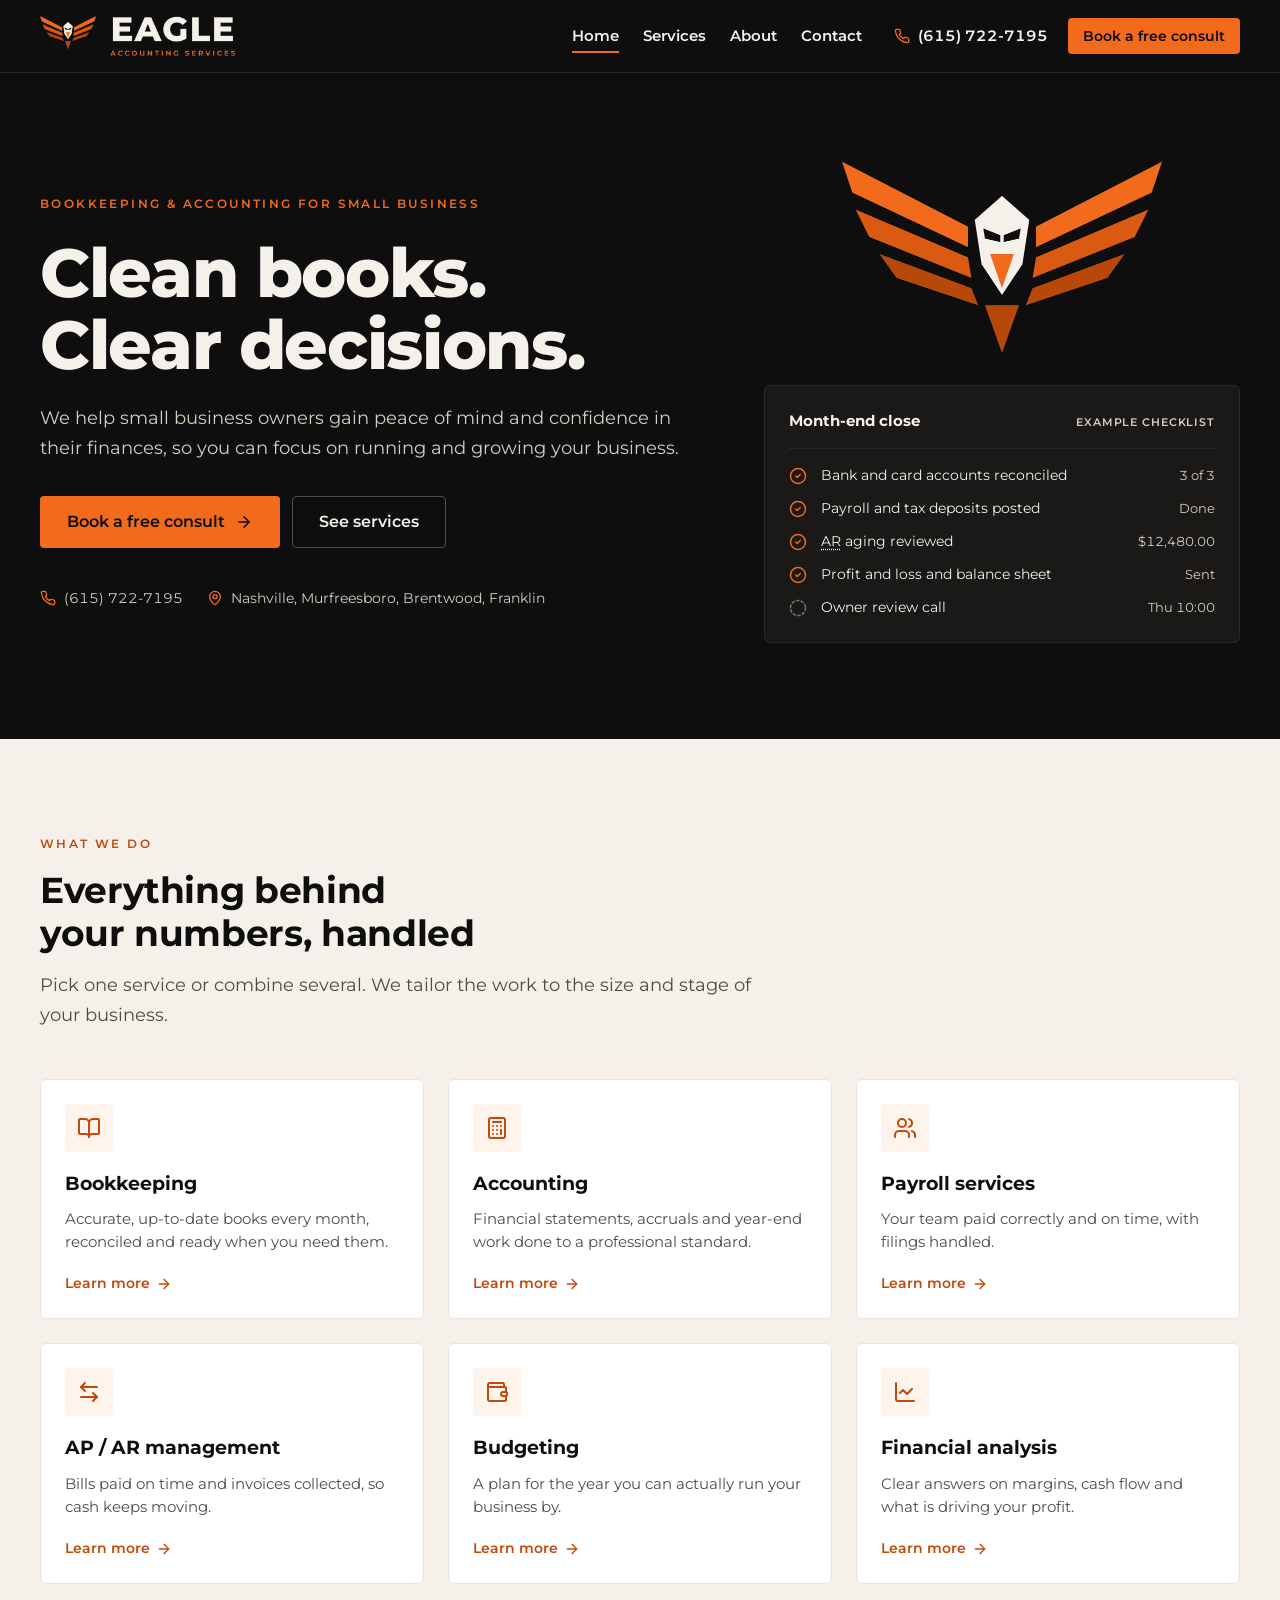
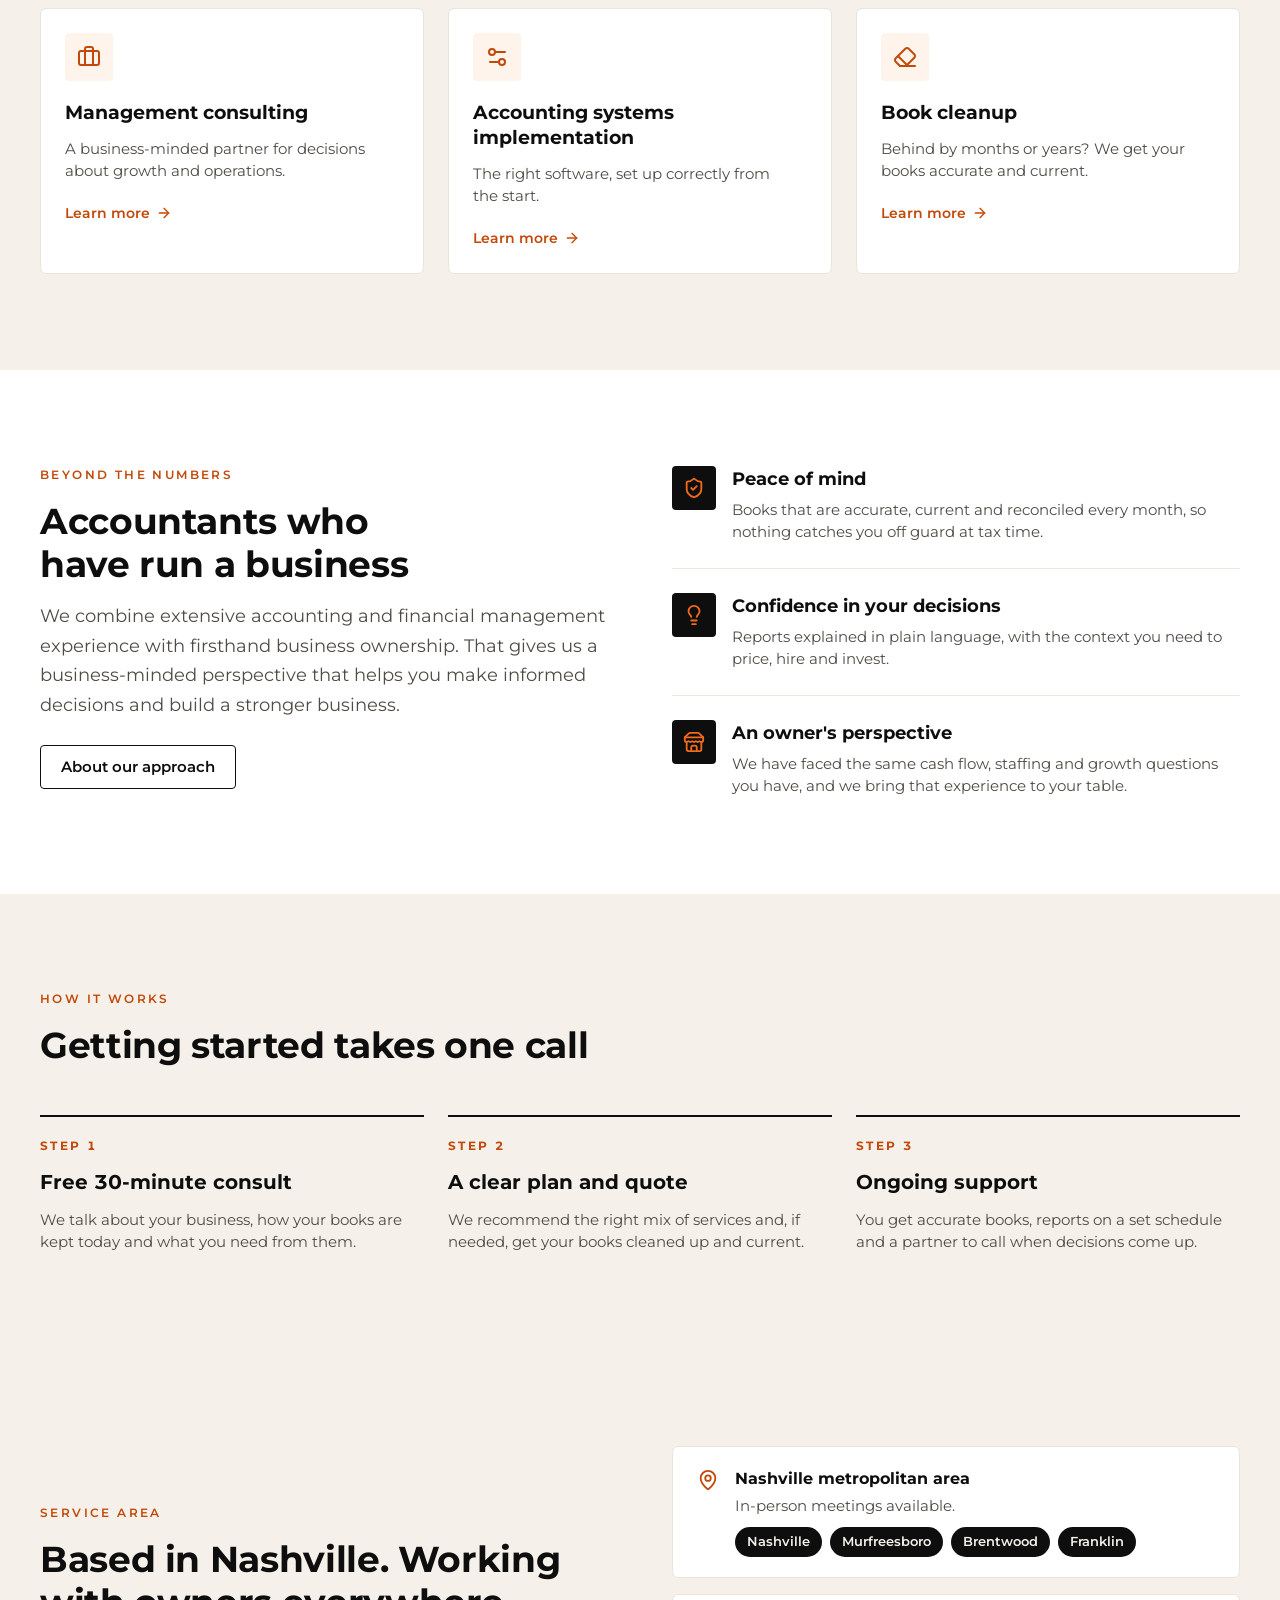
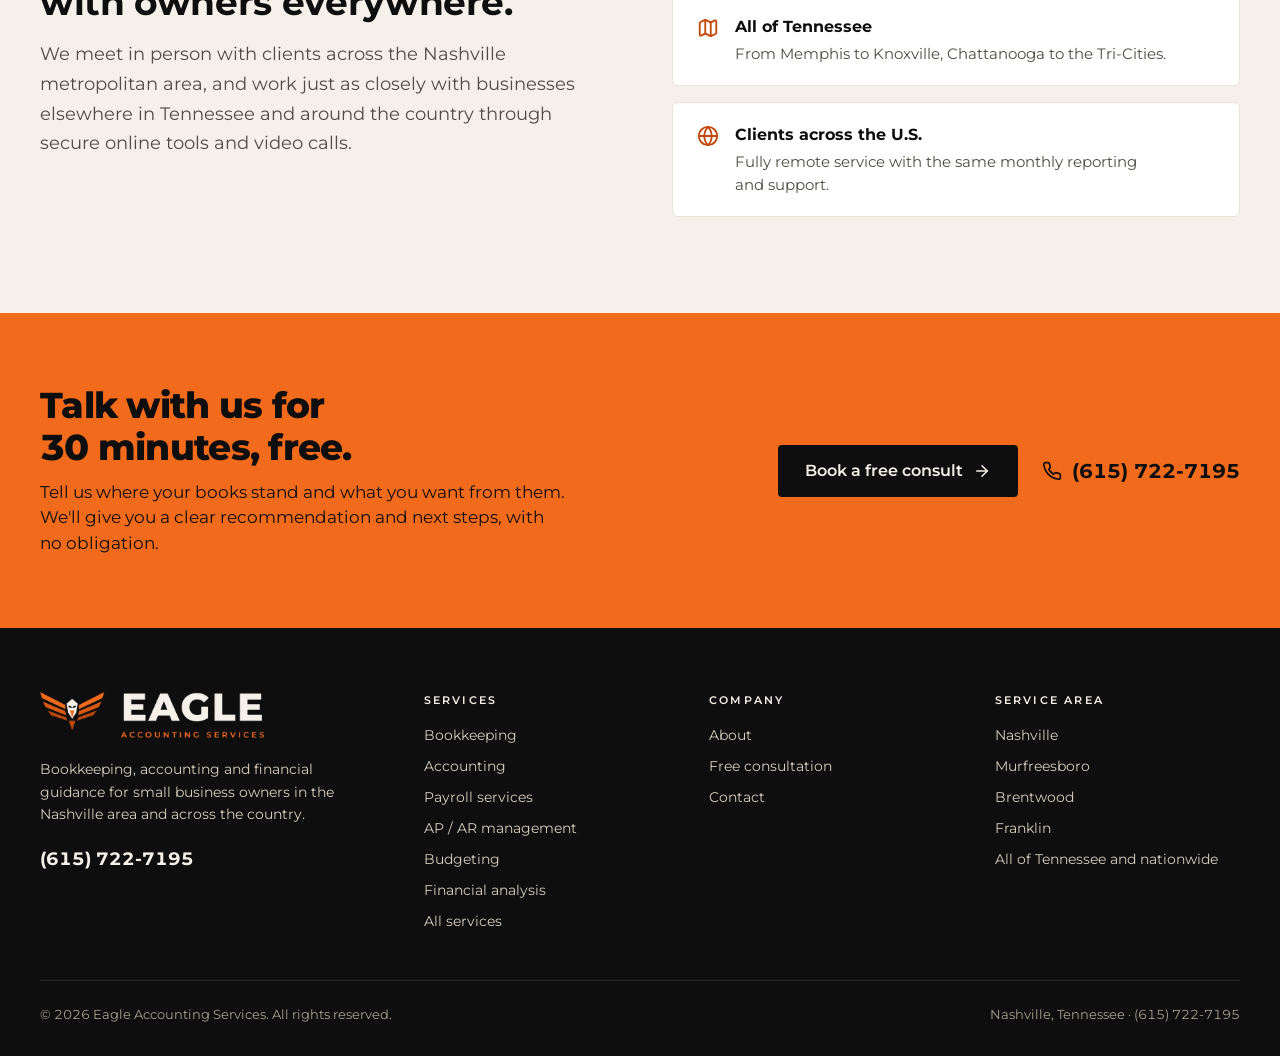
==== index.html @ eb78a879 "Add Eagle Accounting Services website Four-page static site (Home, Services, About, Contact) built o" ====
<!doctype html>
<html lang="en">
<head>
<meta charset="utf-8">
<meta name="viewport" content="width=device-width, initial-scale=1, viewport-fit=cover">
<title>Eagle Accounting Services</title>
<meta name="claude:viewport-fit-sides" content="cover">
<meta name="description" content="Eagle Accounting Services provides bookkeeping, accounting, payroll, budgeting and financial consulting for small businesses in Nashville, Murfreesboro, Brentwood and Franklin, Tennessee, and nationwide.">
<link rel="icon" type="image/png" href="assets/favicon-64.png">
<link rel="apple-touch-icon" href="assets/apple-touch-icon.png">
<meta property="og:type" content="website">
<meta property="og:site_name" content="Eagle Accounting Services">
<meta property="og:title" content="Eagle Accounting Services">
<meta property="og:description" content="Eagle Accounting Services provides bookkeeping, accounting, payroll, budgeting and financial consulting for small businesses in Nashville, Murfreesboro, Brentwood and Franklin, Tennessee, and nationwide.">
<meta property="og:image" content="assets/social-share.png">
<link rel="preconnect" href="https://fonts.googleapis.com">
<link rel="preconnect" href="https://fonts.gstatic.com" crossorigin>
<link rel="stylesheet" href="https://fonts.googleapis.com/css2?family=Montserrat:wght@400;500;600;700;800&display=swap">
<link rel="stylesheet" href="styles.css">
<script type="application/ld+json">{"@context": "https://schema.org", "@type": "AccountingService", "name": "Eagle Accounting Services", "telephone": "+1-615-722-7195", "email": "jblairbookkeeping@gmail.com", "areaServed": [{"@type": "City", "name": "Nashville, TN"}, {"@type": "City", "name": "Murfreesboro, TN"}, {"@type": "City", "name": "Brentwood, TN"}, {"@type": "City", "name": "Franklin, TN"}, {"@type": "State", "name": "Tennessee"}, {"@type": "Country", "name": "United States"}], "address": {"@type": "PostalAddress", "addressLocality": "Nashville", "addressRegion": "TN", "addressCountry": "US"}, "description": "Bookkeeping, accounting, payroll and financial consulting for small businesses in the Nashville area and across the U.S."}</script>
</head>
<body>
<a class="skip" href="#main">Skip to content</a>
<header class="nav">
  <div class="wrap">
    <a class="logo" href="index.html"><img src="assets/logo-horizontal-on-dark.png" width="195" height="40" alt="Eagle Accounting Services home"></a>
    <ul class="nav-links"><li><a href="index.html" aria-current="page">Home</a></li><li><a href="services.html">Services</a></li><li><a href="about.html">About</a></li><li><a href="contact.html">Contact</a></li></ul>
    <div class="nav-actions">
      <a class="nav-phone" href="tel:+16157227195"><svg class="ic" width="16" height="16" viewBox="0 0 24 24" fill="none" stroke="currentColor" stroke-width="2" stroke-linecap="round" stroke-linejoin="round" aria-hidden="true" focusable="false"><path d="M22 16.92v3a2 2 0 0 1-2.18 2 19.79 19.79 0 0 1-8.63-3.07 19.5 19.5 0 0 1-6-6 19.79 19.79 0 0 1-3.07-8.67A2 2 0 0 1 4.11 2h3a2 2 0 0 1 2 1.72 12.84 12.84 0 0 0 .7 2.81 2 2 0 0 1-.45 2.11L8.09 9.91a16 16 0 0 0 6 6l1.27-1.27a2 2 0 0 1 2.11-.45 12.84 12.84 0 0 0 2.81.7A2 2 0 0 1 22 16.92z"/></svg>(615) 722-7195</a>
      <a class="btn btn-primary btn-sm" href="contact.html">Book a free consult</a>
    </div>
    <button class="menu-btn" id="menu-btn" type="button" aria-expanded="false" aria-controls="mobile-panel" aria-label="Open menu" data-open='<svg class="ic" width="22" height="22" viewBox="0 0 24 24" fill="none" stroke="currentColor" stroke-width="2" stroke-linecap="round" stroke-linejoin="round" aria-hidden="true" focusable="false"><path d="M4 6h16"/><path d="M4 12h16"/><path d="M4 18h16"/></svg>' data-close='<svg class="ic" width="22" height="22" viewBox="0 0 24 24" fill="none" stroke="currentColor" stroke-width="2" stroke-linecap="round" stroke-linejoin="round" aria-hidden="true" focusable="false"><path d="M18 6 6 18"/><path d="m6 6 12 12"/></svg>'><svg class="ic" width="22" height="22" viewBox="0 0 24 24" fill="none" stroke="currentColor" stroke-width="2" stroke-linecap="round" stroke-linejoin="round" aria-hidden="true" focusable="false"><path d="M4 6h16"/><path d="M4 12h16"/><path d="M4 18h16"/></svg></button>
  </div>
  <div class="mobile-panel" id="mobile-panel" hidden>
    <div class="wrap">
      <ul><li><a href="index.html" aria-current="page">Home</a></li><li><a href="services.html">Services</a></li><li><a href="about.html">About</a></li><li><a href="contact.html">Contact</a></li></ul>
      <div class="mp-actions">
        <a class="btn btn-inverse" href="tel:+16157227195"><svg class="ic" width="18" height="18" viewBox="0 0 24 24" fill="none" stroke="currentColor" stroke-width="2" stroke-linecap="round" stroke-linejoin="round" aria-hidden="true" focusable="false"><path d="M22 16.92v3a2 2 0 0 1-2.18 2 19.79 19.79 0 0 1-8.63-3.07 19.5 19.5 0 0 1-6-6 19.79 19.79 0 0 1-3.07-8.67A2 2 0 0 1 4.11 2h3a2 2 0 0 1 2 1.72 12.84 12.84 0 0 0 .7 2.81 2 2 0 0 1-.45 2.11L8.09 9.91a16 16 0 0 0 6 6l1.27-1.27a2 2 0 0 1 2.11-.45 12.84 12.84 0 0 0 2.81.7A2 2 0 0 1 22 16.92z"/></svg>Call (615) 722-7195</a>
        <a class="btn btn-primary" href="contact.html">Book a free consult</a>
      </div>
    </div>
  </div>
</header>
<main id="main">
<section class="band-dark hero" aria-labelledby="hero-title">
  <div class="wrap hero-grid">
    <div class="hero-copy">
      <span class="eyebrow">Bookkeeping &amp; accounting for small business</span>
      <h1 class="display" id="hero-title">Clean books. Clear decisions.</h1>
      <p class="lead">We help small business owners gain peace of mind and confidence in their finances, so you can focus on running and growing your business.</p>
      <div class="btn-row">
        <a class="btn btn-primary btn-lg" href="contact.html">Book a free consult <svg class="ic" width="18" height="18" viewBox="0 0 24 24" fill="none" stroke="currentColor" stroke-width="2" stroke-linecap="round" stroke-linejoin="round" aria-hidden="true" focusable="false"><path d="M5 12h14"/><path d="m12 5 7 7-7 7"/></svg></a>
        <a class="btn btn-inverse btn-lg" href="services.html">See services</a>
      </div>
      <div class="hero-meta">
        <span><svg class="ic" width="16" height="16" viewBox="0 0 24 24" fill="none" stroke="currentColor" stroke-width="2" stroke-linecap="round" stroke-linejoin="round" aria-hidden="true" focusable="false"><path d="M22 16.92v3a2 2 0 0 1-2.18 2 19.79 19.79 0 0 1-8.63-3.07 19.5 19.5 0 0 1-6-6 19.79 19.79 0 0 1-3.07-8.67A2 2 0 0 1 4.11 2h3a2 2 0 0 1 2 1.72 12.84 12.84 0 0 0 .7 2.81 2 2 0 0 1-.45 2.11L8.09 9.91a16 16 0 0 0 6 6l1.27-1.27a2 2 0 0 1 2.11-.45 12.84 12.84 0 0 0 2.81.7A2 2 0 0 1 22 16.92z"/></svg><a href="tel:+16157227195" style="color:inherit;text-decoration:none">(615) 722-7195</a></span>
        <span><svg class="ic" width="16" height="16" viewBox="0 0 24 24" fill="none" stroke="currentColor" stroke-width="2" stroke-linecap="round" stroke-linejoin="round" aria-hidden="true" focusable="false"><path d="M20 10c0 4.993-5.539 10.193-7.399 11.799a1 1 0 0 1-1.202 0C9.539 20.193 4 14.993 4 10a8 8 0 0 1 16 0"/><circle cx="12" cy="10" r="3"/></svg>Nashville, Murfreesboro, Brentwood, Franklin</span>
      </div>
    </div>
    <div class="hero-art">
      <img class="hero-mark" src="assets/logo-mark-large-on-dark.png" width="320" height="192" alt="">
      <div class="close-panel" aria-label="Example of a monthly close checklist">
        <header><strong>Month-end close</strong><small>Example checklist</small></header>
        <ul class="close-list">
          <li><svg class="ic" width="18" height="18" viewBox="0 0 24 24" fill="none" stroke="currentColor" stroke-width="2" stroke-linecap="round" stroke-linejoin="round" aria-hidden="true" focusable="false"><circle cx="12" cy="12" r="10"/><path d="m9 12 2 2 4-4"/></svg><span>Bank and card accounts reconciled</span><em>3 of 3</em></li>
          <li><svg class="ic" width="18" height="18" viewBox="0 0 24 24" fill="none" stroke="currentColor" stroke-width="2" stroke-linecap="round" stroke-linejoin="round" aria-hidden="true" focusable="false"><circle cx="12" cy="12" r="10"/><path d="m9 12 2 2 4-4"/></svg><span>Payroll and tax deposits posted</span><em>Done</em></li>
          <li><svg class="ic" width="18" height="18" viewBox="0 0 24 24" fill="none" stroke="currentColor" stroke-width="2" stroke-linecap="round" stroke-linejoin="round" aria-hidden="true" focusable="false"><circle cx="12" cy="12" r="10"/><path d="m9 12 2 2 4-4"/></svg><span><abbr title="Accounts receivable: money customers owe you">AR</abbr> aging reviewed</span><em>$12,480.00</em></li>
          <li><svg class="ic" width="18" height="18" viewBox="0 0 24 24" fill="none" stroke="currentColor" stroke-width="2" stroke-linecap="round" stroke-linejoin="round" aria-hidden="true" focusable="false"><circle cx="12" cy="12" r="10"/><path d="m9 12 2 2 4-4"/></svg><span>Profit and loss and balance sheet</span><em>Sent</em></li>
          <li class="pending"><svg class="ic" width="18" height="18" viewBox="0 0 24 24" fill="none" stroke="currentColor" stroke-width="2" stroke-linecap="round" stroke-linejoin="round" aria-hidden="true" focusable="false"><circle cx="12" cy="12" r="10" stroke-dasharray="3.2 3.2"/></svg><span>Owner review call</span><em>Thu 10:00</em></li>
        </ul>
      </div>
    </div>
  </div>
</section>

<section class="section" aria-labelledby="svc-title">
  <div class="wrap">
    <div class="section-head">
      <span class="eyebrow">What we do</span>
      <h2 class="h2" id="svc-title">Everything behind your numbers, handled</h2>
      <p class="lead">Pick one service or combine several. We tailor the work to the size and stage of your business.</p>
    </div>
    <div class="grid-3"><a class="card card-link" href="services.html#bookkeeping">
  <span class="svc-icon"><svg class="ic" width="24" height="24" viewBox="0 0 24 24" fill="none" stroke="currentColor" stroke-width="2" stroke-linecap="round" stroke-linejoin="round" aria-hidden="true" focusable="false"><path d="M12 7v14"/><path d="M3 18a1 1 0 0 1-1-1V4a1 1 0 0 1 1-1h5a4 4 0 0 1 4 4 4 4 0 0 1 4-4h5a1 1 0 0 1 1 1v13a1 1 0 0 1-1 1h-6a3 3 0 0 0-3 3 3 3 0 0 0-3-3z"/></svg></span>
  <h3>Bookkeeping</h3>
  <p>Accurate, up-to-date books every month, reconciled and ready when you need them.</p>
  <span class="more">Learn more <svg class="ic" width="16" height="16" viewBox="0 0 24 24" fill="none" stroke="currentColor" stroke-width="2" stroke-linecap="round" stroke-linejoin="round" aria-hidden="true" focusable="false"><path d="M5 12h14"/><path d="m12 5 7 7-7 7"/></svg></span>
</a><a class="card card-link" href="services.html#accounting">
  <span class="svc-icon"><svg class="ic" width="24" height="24" viewBox="0 0 24 24" fill="none" stroke="currentColor" stroke-width="2" stroke-linecap="round" stroke-linejoin="round" aria-hidden="true" focusable="false"><rect width="16" height="20" x="4" y="2" rx="2"/><path d="M8 6h8"/><path d="M16 14v4"/><path d="M16 10h.01"/><path d="M12 10h.01"/><path d="M8 10h.01"/><path d="M12 14h.01"/><path d="M8 14h.01"/><path d="M12 18h.01"/><path d="M8 18h.01"/></svg></span>
  <h3>Accounting</h3>
  <p>Financial statements, accruals and year-end work done to a professional standard.</p>
  <span class="more">Learn more <svg class="ic" width="16" height="16" viewBox="0 0 24 24" fill="none" stroke="currentColor" stroke-width="2" stroke-linecap="round" stroke-linejoin="round" aria-hidden="true" focusable="false"><path d="M5 12h14"/><path d="m12 5 7 7-7 7"/></svg></span>
</a><a class="card card-link" href="services.html#payroll">
  <span class="svc-icon"><svg class="ic" width="24" height="24" viewBox="0 0 24 24" fill="none" stroke="currentColor" stroke-width="2" stroke-linecap="round" stroke-linejoin="round" aria-hidden="true" focusable="false"><path d="M16 21v-2a4 4 0 0 0-4-4H6a4 4 0 0 0-4 4v2"/><circle cx="9" cy="7" r="4"/><path d="M22 21v-2a4 4 0 0 0-3-3.87"/><path d="M16 3.13a4 4 0 0 1 0 7.75"/></svg></span>
  <h3>Payroll services</h3>
  <p>Your team paid correctly and on time, with filings handled.</p>
  <span class="more">Learn more <svg class="ic" width="16" height="16" viewBox="0 0 24 24" fill="none" stroke="currentColor" stroke-width="2" stroke-linecap="round" stroke-linejoin="round" aria-hidden="true" focusable="false"><path d="M5 12h14"/><path d="m12 5 7 7-7 7"/></svg></span>
</a><a class="card card-link" href="services.html#ap-ar">
  <span class="svc-icon"><svg class="ic" width="24" height="24" viewBox="0 0 24 24" fill="none" stroke="currentColor" stroke-width="2" stroke-linecap="round" stroke-linejoin="round" aria-hidden="true" focusable="false"><path d="M8 3 4 7l4 4"/><path d="M4 7h16"/><path d="m16 21 4-4-4-4"/><path d="M20 17H4"/></svg></span>
  <h3>AP / AR management</h3>
  <p>Bills paid on time and invoices collected, so cash keeps moving.</p>
  <span class="more">Learn more <svg class="ic" width="16" height="16" viewBox="0 0 24 24" fill="none" stroke="currentColor" stroke-width="2" stroke-linecap="round" stroke-linejoin="round" aria-hidden="true" focusable="false"><path d="M5 12h14"/><path d="m12 5 7 7-7 7"/></svg></span>
</a><a class="card card-link" href="services.html#budgeting">
  <span class="svc-icon"><svg class="ic" width="24" height="24" viewBox="0 0 24 24" fill="none" stroke="currentColor" stroke-width="2" stroke-linecap="round" stroke-linejoin="round" aria-hidden="true" focusable="false"><path d="M19 7V4a1 1 0 0 0-1-1H5a2 2 0 0 0 0 4h15a1 1 0 0 1 1 1v4h-3a2 2 0 0 0 0 4h3a1 1 0 0 0 1-1v-2a1 1 0 0 0-1-1"/><path d="M3 5v14a2 2 0 0 0 2 2h15a1 1 0 0 0 1-1v-4"/></svg></span>
  <h3>Budgeting</h3>
  <p>A plan for the year you can actually run your business by.</p>
  <span class="more">Learn more <svg class="ic" width="16" height="16" viewBox="0 0 24 24" fill="none" stroke="currentColor" stroke-width="2" stroke-linecap="round" stroke-linejoin="round" aria-hidden="true" focusable="false"><path d="M5 12h14"/><path d="m12 5 7 7-7 7"/></svg></span>
</a><a class="card card-link" href="services.html#financial-analysis">
  <span class="svc-icon"><svg class="ic" width="24" height="24" viewBox="0 0 24 24" fill="none" stroke="currentColor" stroke-width="2" stroke-linecap="round" stroke-linejoin="round" aria-hidden="true" focusable="false"><path d="M3 3v16a2 2 0 0 0 2 2h16"/><path d="m19 9-5 5-4-4-3 3"/></svg></span>
  <h3>Financial analysis</h3>
  <p>Clear answers on margins, cash flow and what is driving your profit.</p>
  <span class="more">Learn more <svg class="ic" width="16" height="16" viewBox="0 0 24 24" fill="none" stroke="currentColor" stroke-width="2" stroke-linecap="round" stroke-linejoin="round" aria-hidden="true" focusable="false"><path d="M5 12h14"/><path d="m12 5 7 7-7 7"/></svg></span>
</a><a class="card card-link" href="services.html#consulting">
  <span class="svc-icon"><svg class="ic" width="24" height="24" viewBox="0 0 24 24" fill="none" stroke="currentColor" stroke-width="2" stroke-linecap="round" stroke-linejoin="round" aria-hidden="true" focusable="false"><path d="M16 20V4a2 2 0 0 0-2-2h-4a2 2 0 0 0-2 2v16"/><rect width="20" height="14" x="2" y="6" rx="2"/></svg></span>
  <h3>Management consulting</h3>
  <p>A business-minded partner for decisions about growth and operations.</p>
  <span class="more">Learn more <svg class="ic" width="16" height="16" viewBox="0 0 24 24" fill="none" stroke="currentColor" stroke-width="2" stroke-linecap="round" stroke-linejoin="round" aria-hidden="true" focusable="false"><path d="M5 12h14"/><path d="m12 5 7 7-7 7"/></svg></span>
</a><a class="card card-link" href="services.html#systems">
  <span class="svc-icon"><svg class="ic" width="24" height="24" viewBox="0 0 24 24" fill="none" stroke="currentColor" stroke-width="2" stroke-linecap="round" stroke-linejoin="round" aria-hidden="true" focusable="false"><path d="M20 7h-9"/><path d="M14 17H5"/><circle cx="17" cy="17" r="3"/><circle cx="7" cy="7" r="3"/></svg></span>
  <h3>Accounting systems implementation</h3>
  <p>The right software, set up correctly from the start.</p>
  <span class="more">Learn more <svg class="ic" width="16" height="16" viewBox="0 0 24 24" fill="none" stroke="currentColor" stroke-width="2" stroke-linecap="round" stroke-linejoin="round" aria-hidden="true" focusable="false"><path d="M5 12h14"/><path d="m12 5 7 7-7 7"/></svg></span>
</a><a class="card card-link" href="services.html#cleanup">
  <span class="svc-icon"><svg class="ic" width="24" height="24" viewBox="0 0 24 24" fill="none" stroke="currentColor" stroke-width="2" stroke-linecap="round" stroke-linejoin="round" aria-hidden="true" focusable="false"><path d="m7 21-4.3-4.3c-1-1-1-2.5 0-3.4l9.6-9.6c1-1 2.5-1 3.4 0l5.6 5.6c1 1 1 2.5 0 3.4L13 21"/><path d="M22 21H7"/><path d="m5 11 9 9"/></svg></span>
  <h3>Book cleanup</h3>
  <p>Behind by months or years? We get your books accurate and current.</p>
  <span class="more">Learn more <svg class="ic" width="16" height="16" viewBox="0 0 24 24" fill="none" stroke="currentColor" stroke-width="2" stroke-linecap="round" stroke-linejoin="round" aria-hidden="true" focusable="false"><path d="M5 12h14"/><path d="m12 5 7 7-7 7"/></svg></span>
</a></div>
  </div>
</section>

<section class="section band-white" aria-labelledby="why-title">
  <div class="wrap split">
    <div class="section-head" style="margin-bottom:0">
      <span class="eyebrow">Beyond the numbers</span>
      <h2 class="h2" id="why-title">Accountants who have run a business</h2>
      <p class="lead">We combine extensive accounting and financial management experience with firsthand business ownership. That gives us a business-minded perspective that helps you make informed decisions and build a stronger business.</p>
      <div class="btn-row" style="margin-top:8px"><a class="btn btn-outline" href="about.html">About our approach</a></div>
    </div>
    <div class="pillars">
      <div class="pillar"><span class="pi"><svg class="ic" width="22" height="22" viewBox="0 0 24 24" fill="none" stroke="currentColor" stroke-width="2" stroke-linecap="round" stroke-linejoin="round" aria-hidden="true" focusable="false"><path d="M20 13c0 5-3.5 7.5-7.66 8.95a1 1 0 0 1-.67-.01C7.5 20.5 4 18 4 13V6a1 1 0 0 1 1-1c2 0 4.5-1.2 6.24-2.72a1.17 1.17 0 0 1 1.52 0C14.51 3.81 17 5 19 5a1 1 0 0 1 1 1z"/><path d="m9 12 2 2 4-4"/></svg></span><div><h3>Peace of mind</h3><p>Books that are accurate, current and reconciled every month, so nothing catches you off guard at tax time.</p></div></div>
      <div class="pillar"><span class="pi"><svg class="ic" width="22" height="22" viewBox="0 0 24 24" fill="none" stroke="currentColor" stroke-width="2" stroke-linecap="round" stroke-linejoin="round" aria-hidden="true" focusable="false"><path d="M15 14c.2-1 .7-1.7 1.5-2.5 1-.9 1.5-2.2 1.5-3.5A6 6 0 0 0 6 8c0 1 .2 2.2 1.5 3.5.7.7 1.3 1.5 1.5 2.5"/><path d="M9 18h6"/><path d="M10 22h4"/></svg></span><div><h3>Confidence in your decisions</h3><p>Reports explained in plain language, with the context you need to price, hire and invest.</p></div></div>
      <div class="pillar"><span class="pi"><svg class="ic" width="22" height="22" viewBox="0 0 24 24" fill="none" stroke="currentColor" stroke-width="2" stroke-linecap="round" stroke-linejoin="round" aria-hidden="true" focusable="false"><path d="m2 7 4.41-4.41A2 2 0 0 1 7.83 2h8.34a2 2 0 0 1 1.42.59L22 7"/><path d="M4 12v8a2 2 0 0 0 2 2h12a2 2 0 0 0 2-2v-8"/><path d="M15 22v-4a2 2 0 0 0-2-2h-2a2 2 0 0 0-2 2v4"/><path d="M2 7h20"/><path d="M22 7v3a2 2 0 0 1-2 2 2.7 2.7 0 0 1-1.59-.63.7.7 0 0 0-.82 0A2.7 2.7 0 0 1 16 12a2.7 2.7 0 0 1-1.59-.63.7.7 0 0 0-.82 0A2.7 2.7 0 0 1 12 12a2.7 2.7 0 0 1-1.59-.63.7.7 0 0 0-.82 0A2.7 2.7 0 0 1 8 12a2.7 2.7 0 0 1-1.59-.63.7.7 0 0 0-.82 0A2.7 2.7 0 0 1 4 12a2 2 0 0 1-2-2V7"/></svg></span><div><h3>An owner's perspective</h3><p>We have faced the same cash flow, staffing and growth questions you have, and we bring that experience to your table.</p></div></div>
    </div>
  </div>
</section>

<section class="section" aria-labelledby="how-title">
  <div class="wrap">
    <div class="section-head">
      <span class="eyebrow">How it works</span>
      <h2 class="h2" id="how-title">Getting started takes one call</h2>
    </div>
    <ol class="steps">
      <li class="step"><span class="num">Step 1</span><h3>Free 30-minute consult</h3><p>We talk about your business, how your books are kept today and what you need from them.</p></li>
      <li class="step"><span class="num">Step 2</span><h3>A clear plan and quote</h3><p>We recommend the right mix of services and, if needed, get your books cleaned up and current.</p></li>
      <li class="step"><span class="num">Step 3</span><h3>Ongoing support</h3><p>You get accurate books, reports on a set schedule and a partner to call when decisions come up.</p></li>
    </ol>
  </div>
</section>

<section class="section" aria-labelledby="area-title">
  <div class="wrap area">
    <div class="section-head" style="margin-bottom:0">
      <span class="eyebrow">Service area</span>
      <h2 class="h2" id="area-title">Based in Nashville. Working with owners everywhere.</h2>
      <p class="lead">We meet in person with clients across the Nashville metropolitan area, and work just as closely with businesses elsewhere in Tennessee and around the country through secure online tools and video calls.</p>
    </div>
    <div class="area-list">
      <div class="tier"><svg class="ic" width="22" height="22" viewBox="0 0 24 24" fill="none" stroke="currentColor" stroke-width="2" stroke-linecap="round" stroke-linejoin="round" aria-hidden="true" focusable="false"><path d="M20 10c0 4.993-5.539 10.193-7.399 11.799a1 1 0 0 1-1.202 0C9.539 20.193 4 14.993 4 10a8 8 0 0 1 16 0"/><circle cx="12" cy="10" r="3"/></svg><div><h3>Nashville metropolitan area</h3><p>In-person meetings available.</p><ul class="cities"><li>Nashville</li><li>Murfreesboro</li><li>Brentwood</li><li>Franklin</li></ul></div></div>
      <div class="tier"><svg class="ic" width="22" height="22" viewBox="0 0 24 24" fill="none" stroke="currentColor" stroke-width="2" stroke-linecap="round" stroke-linejoin="round" aria-hidden="true" focusable="false"><path d="M14.106 5.553a2 2 0 0 0 1.788 0l3.659-1.83A1 1 0 0 1 21 4.619v12.764a1 1 0 0 1-.553.894l-4.553 2.277a2 2 0 0 1-1.788 0l-4.212-2.106a2 2 0 0 0-1.788 0l-3.659 1.83A1 1 0 0 1 3 19.381V6.618a1 1 0 0 1 .553-.894l4.553-2.277a2 2 0 0 1 1.788 0z"/><path d="M15 5.764v15"/><path d="M9 3.236v15"/></svg><div><h3>All of Tennessee</h3><p>From Memphis to Knoxville, Chattanooga to the Tri-Cities.</p></div></div>
      <div class="tier"><svg class="ic" width="22" height="22" viewBox="0 0 24 24" fill="none" stroke="currentColor" stroke-width="2" stroke-linecap="round" stroke-linejoin="round" aria-hidden="true" focusable="false"><circle cx="12" cy="12" r="10"/><path d="M12 2a14.5 14.5 0 0 0 0 20 14.5 14.5 0 0 0 0-20"/><path d="M2 12h20"/></svg><div><h3>Clients across the U.S.</h3><p>Fully remote service with the same monthly reporting and support.</p></div></div>
    </div>
  </div>
</section>

<section class="band-orange cta" aria-labelledby="cta-title">
  <div class="wrap">
    <div>
      <h2 id="cta-title">Talk with us for 30 minutes, free.</h2>
      <p>Tell us where your books stand and what you want from them. We'll give you a clear recommendation and next steps, with no obligation.</p>
    </div>
    <div class="cta-actions">
      <a class="btn btn-secondary btn-lg" href="contact.html">Book a free consult <svg class="ic" width="18" height="18" viewBox="0 0 24 24" fill="none" stroke="currentColor" stroke-width="2" stroke-linecap="round" stroke-linejoin="round" aria-hidden="true" focusable="false"><path d="M5 12h14"/><path d="m12 5 7 7-7 7"/></svg></a>
      <a class="phone-big" href="tel:+16157227195"><svg class="ic" width="20" height="20" viewBox="0 0 24 24" fill="none" stroke="currentColor" stroke-width="2" stroke-linecap="round" stroke-linejoin="round" aria-hidden="true" focusable="false"><path d="M22 16.92v3a2 2 0 0 1-2.18 2 19.79 19.79 0 0 1-8.63-3.07 19.5 19.5 0 0 1-6-6 19.79 19.79 0 0 1-3.07-8.67A2 2 0 0 1 4.11 2h3a2 2 0 0 1 2 1.72 12.84 12.84 0 0 0 .7 2.81 2 2 0 0 1-.45 2.11L8.09 9.91a16 16 0 0 0 6 6l1.27-1.27a2 2 0 0 1 2.11-.45 12.84 12.84 0 0 0 2.81.7A2 2 0 0 1 22 16.92z"/></svg>(615) 722-7195</a>
    </div>
  </div>
</section>
</main>
<footer class="footer">
  <div class="wrap">
    <div class="foot-grid">
      <div class="foot-brand">
        <a class="logo logo-foot" href="index.html"><img src="assets/logo-horizontal-on-dark.png" width="224" height="46" alt="Eagle Accounting Services" loading="lazy"></a>
        <p>Bookkeeping, accounting and financial guidance for small business owners in the Nashville area and across the country.</p>
        <a class="foot-phone" href="tel:+16157227195">(615) 722-7195</a>
      </div>
      <div>
        <h4>Services</h4>
        <ul><li><a href="services.html#bookkeeping">Bookkeeping</a></li><li><a href="services.html#accounting">Accounting</a></li><li><a href="services.html#payroll">Payroll services</a></li><li><a href="services.html#ap-ar">AP / AR management</a></li><li><a href="services.html#budgeting">Budgeting</a></li><li><a href="services.html#financial-analysis">Financial analysis</a></li><li><a href="services.html">All services</a></li></ul>
      </div>
      <div>
        <h4>Company</h4>
        <ul><li><a href="about.html">About</a></li><li><a href="contact.html">Free consultation</a></li><li><a href="contact.html">Contact</a></li></ul>
      </div>
      <div>
        <h4>Service area</h4>
        <ul><li>Nashville</li><li>Murfreesboro</li><li>Brentwood</li><li>Franklin</li><li>All of Tennessee and nationwide</li></ul>
      </div>
    </div>
    <div class="foot-bottom">
      <span>&copy; <span id="year">2026</span> Eagle Accounting Services. All rights reserved.</span>
      <span>Nashville, Tennessee &middot; (615) 722-7195</span>
    </div>
  </div>
</footer>
<script src="main.js"></script>
</body>
</html>
---- styles.css ----
/* Eagle Accounting Services — site styles
   Built on the Eagle design system tokens (claude/Eagle_Design_System.md).
   Layout concept: cream page with full-bleed black chrome bands, one orange CTA band per page,
   1200px container, 96px section rhythm, hairline cards with tight corners. */

:root{
  color-scheme:light;
  /* Brand core */
  --eagle-black:#0E0E0E;
  --eagle-orange:#F26A1B;
  --eagle-cream:#F5F1EA;
  --orange-50:#FEF4EC;
  --orange-200:#F9C6A2;
  --orange-500:#F26A1B;
  --orange-600:#DA5A11;
  --orange-700:#B84809;
  --orange-ink:#C3490A;
  /* Warm neutrals */
  --neutral-0:#FFFFFF;
  --neutral-50:#FBF9F5;
  --neutral-200:#F5F1EA;
  --neutral-300:#EAE4D9;
  --neutral-400:#D6CEC0;
  --neutral-500:#A9A194;
  --neutral-600:#7A746B;
  --neutral-700:#4F4B45;
  --neutral-800:#2A2826;
  --neutral-900:#1A1918;
  /* Status */
  --green-600:#2F7D4F;--green-100:#DFEFE5;
  --red-600:#B3261E;--red-100:#F6DEDB;
  /* Semantic */
  --surface-page:var(--neutral-200);
  --surface-card:var(--neutral-0);
  --surface-raised:var(--neutral-50);
  --surface-inverse:var(--eagle-black);
  --surface-inverse-raised:var(--neutral-900);
  --fg-1:var(--eagle-black);
  --fg-2:var(--neutral-700);
  --fg-3:var(--neutral-600);
  --fg-on-inverse:var(--eagle-cream);
  --fg-on-inverse-2:var(--neutral-400);
  --fg-accent:var(--orange-ink);
  --fg-accent-on-inverse:var(--eagle-orange);
  --border-1:var(--neutral-300);
  --border-2:var(--neutral-400);
  --border-inverse:var(--neutral-800);
  --focus-ring:0 0 0 3px rgba(242,106,27,.35);
  /* Type */
  --font-sans:"Montserrat",ui-sans-serif,system-ui,-apple-system,"Segoe UI",sans-serif;
  --text-display:clamp(40px,6vw,68px);
  --text-h1:clamp(34px,4.6vw,48px);
  --text-h2:clamp(28px,3.4vw,36px);
  --text-h3:22px;
  --text-lg:18px;
  --text-md:16px;
  --text-sm:14px;
  --text-xs:12px;
  --tracking-tight:-0.02em;
  --tracking-eyebrow:0.2em;
  --tracking-lockup:0.36em;
  /* Space */
  --space-1:4px;--space-2:8px;--space-3:12px;--space-4:16px;--space-5:20px;--space-6:24px;
  --space-8:32px;--space-10:40px;--space-12:48px;--space-16:64px;--space-20:80px;--space-24:96px;
  --container-max:1200px;
  --container-narrow:760px;
  --gutter:24px;
  --section-y:96px;
  --nav-height:72px;
  /* Effects */
  --radius-1:2px;--radius-2:4px;--radius-3:6px;--radius-pill:999px;
  --shadow-2:0 2px 6px rgba(14,14,14,.06),0 8px 20px rgba(14,14,14,.06);
  --shadow-3:0 12px 40px rgba(14,14,14,.14);
  --ease-out:cubic-bezier(.2,.7,.2,1);
  --duration-fast:120ms;--duration-base:200ms;--duration-slow:320ms;
}

*,*::before,*::after{box-sizing:border-box}
html{-webkit-font-smoothing:antialiased;text-rendering:optimizeLegibility;scroll-behavior:smooth}
@media (prefers-reduced-motion:reduce){html{scroll-behavior:auto}*{transition:none!important;animation:none!important}}
body{margin:0;font-family:var(--font-sans);font-size:var(--text-md);line-height:1.5;color:var(--fg-1);background:var(--surface-page);font-variant-numeric:tabular-nums lining-nums}
body::before{content:"";position:fixed;inset:0 0 auto;height:env(safe-area-inset-top,0px);z-index:60;background:var(--surface-inverse)}
img{max-width:100%;display:block}
h1,h2,h3,h4{margin:0;text-wrap:balance}
p{margin:0;text-wrap:pretty}
ul,ol{margin:0;padding:0}
a{color:var(--orange-ink);text-decoration:underline;text-underline-offset:3px;text-decoration-thickness:1px}
a:hover{color:var(--orange-700)}
::selection{background:var(--orange-200);color:var(--eagle-black)}
:focus-visible{outline:2px solid var(--eagle-orange);outline-offset:2px}
.sr-only{position:absolute;width:1px;height:1px;overflow:hidden;clip:rect(0 0 0 0);white-space:nowrap}
.skip{position:absolute;left:16px;top:-60px;z-index:100;background:var(--eagle-orange);color:var(--eagle-black);padding:10px 14px;border-radius:var(--radius-2);font-weight:600}
.skip:focus{top:12px}

/* ---------- Layout ---------- */
.wrap{max-width:calc(var(--container-max) + 2*var(--gutter));margin:0 auto;padding-left:max(var(--gutter),env(safe-area-inset-left,0px));padding-right:max(var(--gutter),env(safe-area-inset-right,0px))}
@media (max-width:480px){.wrap{padding-left:max(16px,env(safe-area-inset-left,0px));padding-right:max(16px,env(safe-area-inset-right,0px))}}
.section{padding-block:var(--section-y)}
@media (max-width:720px){.section{padding-block:64px}}
.band-dark{background:var(--surface-inverse);color:var(--fg-on-inverse)}
.band-white{background:var(--surface-card)}
.band-orange{background:var(--eagle-orange);color:var(--eagle-black)}

/* ---------- Type ---------- */
.display{font-size:var(--text-display);font-weight:800;line-height:1.05;letter-spacing:var(--tracking-tight)}
.h1{font-size:var(--text-h1);font-weight:800;line-height:1.1;letter-spacing:var(--tracking-tight)}
.h2{font-size:var(--text-h2);font-weight:700;line-height:1.2;letter-spacing:-0.01em}
.h3{font-size:var(--text-h3);font-weight:700;line-height:1.3}
.lead{font-size:var(--text-lg);line-height:1.65;color:var(--fg-2);max-width:62ch}
.band-dark .lead{color:var(--fg-on-inverse-2)}
.small{font-size:var(--text-sm)}
.muted{color:var(--fg-2)}
.eyebrow{display:block;font-size:var(--text-xs);font-weight:600;letter-spacing:var(--tracking-eyebrow);text-transform:uppercase;color:var(--fg-accent)}
.band-dark .eyebrow{color:var(--fg-accent-on-inverse)}
.section-head{display:grid;gap:var(--space-4);margin-bottom:var(--space-12);max-width:720px}

/* ---------- Wordmark (text lockup until logo artwork is added) ---------- */
.wordmark{display:inline-flex;flex-direction:column;gap:3px;text-decoration:none;color:inherit;line-height:1}
.wordmark:hover{color:inherit}
.wordmark b{font-size:24px;font-weight:800;letter-spacing:0.04em}
.wordmark span{font-size:9.5px;font-weight:600;letter-spacing:var(--tracking-lockup);color:var(--fg-accent-on-inverse);text-transform:uppercase}

/* ---------- Logo ---------- */
.logo{display:inline-flex;flex:none;line-height:0}
.logo img{height:40px;width:auto}
.logo-foot img{height:46px}
@media (max-width:480px){.nav .logo img{height:34px}}
.hero-mark{width:min(320px,70%);height:auto;justify-self:center}

/* ---------- Nav ---------- */
.nav{position:sticky;top:env(safe-area-inset-top,0px);z-index:50;background:var(--surface-inverse);color:var(--fg-on-inverse);border-bottom:1px solid var(--border-inverse)}
.nav .wrap{height:var(--nav-height);display:flex;align-items:center;gap:var(--space-8)}
.nav-links{display:flex;gap:var(--space-6);list-style:none;margin-left:auto}
.nav-links a{color:var(--fg-on-inverse);text-decoration:none;font-weight:600;font-size:15px;padding-block:6px;border-bottom:2px solid transparent;transition:border-color var(--duration-fast) var(--ease-out),color var(--duration-fast) var(--ease-out)}
.nav-links a:hover{color:var(--eagle-orange)}
.nav-links a[aria-current="page"]{border-bottom-color:var(--eagle-orange)}
.nav-phone{display:inline-flex;align-items:center;gap:8px;color:var(--fg-on-inverse);text-decoration:none;font-weight:600;font-size:15px;white-space:nowrap}
.nav-phone:hover{color:var(--eagle-orange)}
.nav-phone svg{color:var(--eagle-orange)}
.nav-actions{display:flex;align-items:center;gap:var(--space-5)}
.menu-btn{display:none;margin-left:auto;background:none;border:1px solid var(--border-inverse);color:var(--fg-on-inverse);width:44px;height:44px;border-radius:var(--radius-2);align-items:center;justify-content:center;cursor:pointer}
.mobile-panel{display:none}
@media (max-width:980px){
  .nav-links,.nav-actions{display:none}
  .menu-btn{display:inline-flex}
  .mobile-panel{display:block;background:var(--surface-inverse);border-top:1px solid var(--border-inverse)}
  .mobile-panel[hidden]{display:none!important}
  .mobile-panel ul{list-style:none;display:grid;padding-block:var(--space-4)}
  .mobile-panel li a{display:block;color:var(--fg-on-inverse);text-decoration:none;font-weight:600;padding:14px 0;border-bottom:1px solid var(--border-inverse)}
  .mobile-panel li a[aria-current="page"]{color:var(--eagle-orange)}
  .mobile-panel .mp-actions{display:grid;gap:var(--space-3);padding-bottom:var(--space-6)}
}

/* ---------- Buttons ---------- */
.btn{--h:44px;display:inline-flex;align-items:center;justify-content:center;gap:10px;height:var(--h);padding:0 20px;border-radius:var(--radius-2);border:1px solid transparent;font:600 15px/1 var(--font-sans);text-decoration:none;cursor:pointer;white-space:nowrap;transition:background-color var(--duration-fast) var(--ease-out),border-color var(--duration-fast) var(--ease-out),color var(--duration-fast) var(--ease-out),transform var(--duration-fast) var(--ease-out)}
.btn:active{transform:translateY(1px)}
.btn-lg{--h:52px;padding:0 26px;font-size:16px}
.btn-sm{--h:36px;padding:0 14px;font-size:14px}
.btn-primary{background:var(--eagle-orange);color:var(--eagle-black)}
.btn-primary:hover{background:var(--orange-600);color:var(--eagle-black)}
.btn-primary:active{background:var(--orange-700)}
.btn-secondary{background:var(--eagle-black);color:var(--eagle-cream)}
.btn-secondary:hover{background:var(--neutral-800);color:var(--eagle-cream)}
.btn-outline{background:transparent;border-color:var(--eagle-black);color:var(--eagle-black)}
.btn-outline:hover{background:rgba(14,14,14,.06);color:var(--eagle-black)}
.btn-inverse{background:transparent;border-color:var(--neutral-700);color:var(--eagle-cream)}
.btn-inverse:hover{border-color:var(--eagle-cream);color:var(--eagle-cream);background:rgba(245,241,234,.06)}
.btn[disabled]{opacity:.6;cursor:progress}
.btn-row{display:flex;flex-wrap:wrap;gap:var(--space-3)}

/* ---------- Wing stripes motif ---------- */
.wings{display:grid;gap:10px;width:100%}
.wings i{display:block;height:18px;clip-path:polygon(0 0,100% 0,calc(100% - 22px) 100%,0 100%)}
.wings i:nth-child(1){background:var(--orange-500);width:100%}
.wings i:nth-child(2){background:var(--orange-600);width:84%}
.wings i:nth-child(3){background:var(--orange-700);width:68%}

/* ---------- Hero ---------- */
.hero{padding-block:88px 96px}
.hero-grid{display:grid;grid-template-columns:minmax(0,1.25fr) minmax(0,.9fr);gap:64px;align-items:center}
.hero-copy{display:grid;gap:var(--space-6);min-width:0}
.hero-copy .lead{max-width:54ch}
.hero-copy .btn-row{margin-top:var(--space-2)}
.hero-meta{display:flex;flex-wrap:wrap;gap:8px 24px;margin-top:var(--space-4);color:var(--fg-on-inverse-2);font-size:var(--text-sm)}
.hero-meta span{display:inline-flex;align-items:center;gap:8px}
.hero-meta svg{color:var(--eagle-orange)}
.hero-art{display:grid;gap:var(--space-8);min-width:0}
@media (max-width:900px){.hero-grid{grid-template-columns:1fr;gap:48px}.hero{padding-block:64px 72px}}

/* Sample close panel */
.close-panel{background:var(--surface-inverse-raised);border:1px solid var(--border-inverse);border-radius:var(--radius-3);padding:var(--space-6)}
.close-panel header{display:flex;justify-content:space-between;align-items:baseline;gap:12px;margin-bottom:var(--space-4);padding-bottom:var(--space-4);border-bottom:1px solid var(--border-inverse)}
.close-panel header strong{font-size:15px}
.close-panel header small{font-size:11px;letter-spacing:.08em;text-transform:uppercase;color:var(--fg-on-inverse-2);font-weight:600}
.close-list{list-style:none;display:grid;gap:12px}
.close-list li{display:grid;grid-template-columns:20px 1fr auto;gap:12px;align-items:center;font-size:14px}
.close-list li svg{color:var(--eagle-orange)}
.close-list li em{font-style:normal;color:var(--fg-on-inverse-2);font-size:13px}
.close-list li.pending svg{color:var(--neutral-600)}

/* ---------- Cards / services ---------- */
.grid-3{display:grid;grid-template-columns:repeat(3,minmax(0,1fr));gap:var(--space-6)}
@media (max-width:960px){.grid-3{grid-template-columns:repeat(2,minmax(0,1fr))}}
@media (max-width:620px){.grid-3{grid-template-columns:1fr}}
.card{background:var(--surface-card);border:1px solid var(--border-1);border-radius:var(--radius-3);padding:var(--space-6);min-width:0}
.card-link{display:grid;gap:var(--space-3);align-content:start;text-decoration:none;color:inherit;transition:border-color var(--duration-base) var(--ease-out),box-shadow var(--duration-base) var(--ease-out)}
.card-link:hover{color:inherit;border-color:var(--eagle-black);box-shadow:var(--shadow-2)}
.card-link .more{display:inline-flex;align-items:center;gap:6px;font-weight:600;font-size:14px;color:var(--orange-ink);margin-top:auto;padding-top:var(--space-2)}
.card-link:hover .more{color:var(--orange-700)}
.svc-icon{width:48px;height:48px;border-radius:var(--radius-2);background:var(--orange-50);color:var(--orange-ink);display:grid;place-items:center;margin-bottom:var(--space-2)}
.card h3{font-size:19px;font-weight:700;line-height:1.3}
.card p{color:var(--fg-2);font-size:15px}

/* ---------- Two-column perspective ---------- */
.split{display:grid;grid-template-columns:minmax(0,1fr) minmax(0,1fr);gap:64px;align-items:start}
@media (max-width:860px){.split{grid-template-columns:1fr;gap:40px}}
.pillars{display:grid;gap:var(--space-6)}
.pillar{display:grid;grid-template-columns:44px 1fr;gap:var(--space-4);padding-bottom:var(--space-6);border-bottom:1px solid var(--border-1)}
.pillar:last-child{border-bottom:0;padding-bottom:0}
.pillar .pi{width:44px;height:44px;border-radius:var(--radius-2);background:var(--eagle-black);color:var(--eagle-orange);display:grid;place-items:center}
.pillar h3{font-size:18px;font-weight:700;margin-bottom:6px}
.pillar p{color:var(--fg-2);font-size:15px}

/* ---------- Steps ---------- */
.steps{display:grid;grid-template-columns:repeat(3,minmax(0,1fr));gap:var(--space-6);list-style:none;counter-reset:step}
@media (max-width:860px){.steps{grid-template-columns:1fr}}
.step{border-top:2px solid var(--eagle-black);padding-top:var(--space-5);display:grid;gap:var(--space-3);align-content:start}
.step .num{font-size:var(--text-xs);font-weight:700;letter-spacing:var(--tracking-eyebrow);color:var(--orange-ink);text-transform:uppercase}
.step h3{font-size:20px;font-weight:700}
.step p{color:var(--fg-2);font-size:15px}

/* ---------- Service area ---------- */
.area{display:grid;grid-template-columns:minmax(0,1fr) minmax(0,1fr);gap:64px;align-items:center}
@media (max-width:860px){.area{grid-template-columns:1fr;gap:40px}}
.area-list{display:grid;gap:var(--space-4)}
.tier{display:grid;grid-template-columns:auto 1fr;gap:var(--space-4);align-items:start;padding:var(--space-5) var(--space-6);border:1px solid var(--border-1);border-radius:var(--radius-3);background:var(--surface-card)}
.tier svg{color:var(--orange-ink);margin-top:2px}
.tier h3{font-size:16px;font-weight:700;margin-bottom:4px}
.tier p{font-size:15px;color:var(--fg-2)}
.cities{display:flex;flex-wrap:wrap;gap:8px;margin-top:10px;list-style:none}
.cities li{font-size:13px;font-weight:600;padding:5px 12px;border-radius:var(--radius-pill);background:var(--eagle-black);color:var(--eagle-cream)}

/* ---------- CTA band ---------- */
.cta{padding-block:72px}
.cta .wrap{display:flex;flex-wrap:wrap;align-items:center;justify-content:space-between;gap:var(--space-8)}
.cta h2{font-size:var(--text-h2);font-weight:800;letter-spacing:var(--tracking-tight);line-height:1.15;max-width:18ch}
.cta p{margin-top:var(--space-3);font-size:17px;max-width:48ch}
.cta .phone-big{display:inline-flex;align-items:center;gap:10px;font-weight:700;font-size:20px;color:var(--eagle-black);text-decoration:none}
.cta .phone-big:hover{color:var(--eagle-black);text-decoration:underline}
.cta-actions{display:flex;flex-wrap:wrap;align-items:center;gap:var(--space-6)}

/* ---------- Page header (inner pages) ---------- */
.page-head{padding-block:72px 80px}
.page-head .wrap{display:grid;grid-template-columns:minmax(0,1.4fr) minmax(220px,.6fr);gap:48px;align-items:end}
.page-head .head-copy{display:grid;gap:var(--space-5);min-width:0}
@media (max-width:820px){.page-head .wrap{grid-template-columns:1fr}.page-head .wings{max-width:280px}}

/* ---------- Services detail ---------- */
.svc-index{display:flex;flex-wrap:wrap;gap:8px;list-style:none;margin-top:var(--space-6)}
.svc-index a{display:inline-block;font-size:13px;font-weight:600;padding:7px 14px;border-radius:var(--radius-pill);border:1px solid var(--neutral-700);color:var(--eagle-cream);text-decoration:none}
.svc-index a:hover{border-color:var(--eagle-orange);color:var(--eagle-orange)}
.svc-detail{display:grid;grid-template-columns:56px minmax(0,1fr) minmax(0,1fr);gap:var(--space-8);padding-block:var(--space-12);border-bottom:1px solid var(--border-1);scroll-margin-top:calc(var(--nav-height) + 16px)}
.svc-detail:first-child{padding-top:0}
.svc-detail:last-child{border-bottom:0;padding-bottom:0}
.svc-detail .svc-icon{margin:0}
.svc-detail h2{font-size:26px;font-weight:700;line-height:1.25;margin-bottom:var(--space-3)}
.svc-detail .desc{color:var(--fg-2);font-size:16px;line-height:1.65}
.svc-detail .fit{margin-top:var(--space-4);font-size:14px;color:var(--fg-3)}
.svc-detail .fit strong{color:var(--fg-1);font-weight:600}
.checks{list-style:none;display:grid;gap:12px;align-content:start}
.checks li{display:grid;grid-template-columns:20px 1fr;gap:12px;font-size:15px;line-height:1.5}
.checks li svg{color:var(--orange-ink);margin-top:2px}
.checks-label{font-size:var(--text-xs);font-weight:600;letter-spacing:var(--tracking-eyebrow);text-transform:uppercase;color:var(--fg-3);margin-bottom:var(--space-4);display:block}
@media (max-width:860px){.svc-detail{grid-template-columns:1fr;gap:var(--space-5)}}

/* ---------- Glossary tip ---------- */
abbr[title]{text-decoration:underline dotted;text-underline-offset:3px;cursor:help}

/* ---------- About ---------- */
.vision{font-size:clamp(22px,2.6vw,30px);font-weight:600;line-height:1.45;letter-spacing:-0.01em;max-width:34ch}
.vision-wrap{display:grid;grid-template-columns:minmax(0,1.3fr) minmax(0,1fr);gap:64px;align-items:start}
.vision-wrap .body-copy{display:grid;gap:var(--space-5);color:var(--fg-2);font-size:17px;line-height:1.7}
@media (max-width:860px){.vision-wrap{grid-template-columns:1fr;gap:32px}}
.values{display:grid;grid-template-columns:repeat(3,minmax(0,1fr));gap:var(--space-6)}
@media (max-width:860px){.values{grid-template-columns:1fr}}
.value{display:grid;gap:var(--space-3);align-content:start}
.value .pi{width:44px;height:44px;border-radius:var(--radius-2);background:var(--eagle-black);color:var(--eagle-orange);display:grid;place-items:center;margin-bottom:var(--space-2)}
.value h3{font-size:19px;font-weight:700}
.value p{color:var(--fg-2);font-size:15px}
.who{display:grid;grid-template-columns:repeat(2,minmax(0,1fr));gap:12px 32px;list-style:none}
@media (max-width:620px){.who{grid-template-columns:1fr}}

/* ---------- Contact ---------- */
.contact-grid{display:grid;grid-template-columns:minmax(0,1.5fr) minmax(0,1fr);gap:48px;align-items:start}
@media (max-width:920px){.contact-grid{grid-template-columns:1fr}}
.form-card{background:var(--surface-card);border:1px solid var(--border-1);border-radius:var(--radius-3);padding:var(--space-10)}
@media (max-width:560px){.form-card{padding:var(--space-6)}}
.form-card > h2{font-size:24px;font-weight:700;margin-bottom:6px}
.form-card > p{color:var(--fg-2);margin-bottom:var(--space-8)}
.form-grid{display:grid;grid-template-columns:1fr 1fr;gap:var(--space-5) var(--space-5)}
.form-grid .full{grid-column:1/-1}
@media (max-width:620px){.form-grid{grid-template-columns:1fr}}
.field{display:grid;gap:6px;min-width:0}
.field > label,.field legend{font-size:14px;font-weight:600;color:var(--fg-1);padding:0}
.req{color:var(--orange-ink)}
.hint{font-size:13px;color:var(--fg-3)}
.err{font-size:13px;color:var(--red-600);font-weight:500}
.err:empty{display:none}
.input,.select,.textarea{width:100%;height:44px;padding:0 14px;border:1px solid var(--border-2);border-radius:var(--radius-2);background:var(--neutral-0);font:400 15px/1.4 var(--font-sans);color:var(--fg-1);transition:border-color var(--duration-fast) var(--ease-out),box-shadow var(--duration-fast) var(--ease-out)}
.textarea{height:auto;min-height:120px;padding:12px 14px;resize:vertical}
.select{appearance:none;background-image:url("data:image/svg+xml,%3Csvg xmlns='http://www.w3.org/2000/svg' width='16' height='16' viewBox='0 0 24 24' fill='none' stroke='%234F4B45' stroke-width='2' stroke-linecap='round' stroke-linejoin='round'%3E%3Cpath d='m6 9 6 6 6-6'/%3E%3C/svg%3E");background-repeat:no-repeat;background-position:right 14px center;padding-right:40px}
.input::placeholder,.textarea::placeholder{color:var(--neutral-500)}
.input:hover,.select:hover,.textarea:hover{border-color:var(--neutral-600)}
.input:focus,.select:focus,.textarea:focus{outline:none;border-color:var(--eagle-orange);box-shadow:var(--focus-ring)}
.field.invalid .input,.field.invalid .select,.field.invalid .textarea{border-color:var(--red-600)}
fieldset{border:0;margin:0;padding:0;min-width:0}
.chips{display:flex;flex-wrap:wrap;gap:8px;margin-top:4px}
.chip{position:relative}
.chip input{position:absolute;opacity:0;inset:0;margin:0;cursor:pointer}
.chip span{display:inline-flex;align-items:center;gap:6px;height:34px;padding:0 14px;border-radius:var(--radius-pill);border:1px solid var(--border-2);background:var(--neutral-0);font-size:14px;font-weight:500;color:var(--fg-1);transition:background-color var(--duration-fast) var(--ease-out),border-color var(--duration-fast) var(--ease-out),color var(--duration-fast) var(--ease-out)}
.chip:hover span{border-color:var(--eagle-black)}
.chip input:checked + span{background:var(--eagle-black);border-color:var(--eagle-black);color:var(--eagle-cream)}
.chip input:focus-visible + span{box-shadow:var(--focus-ring);border-color:var(--eagle-orange)}
.radios{display:flex;flex-wrap:wrap;gap:8px 24px;margin-top:4px}
.radio{display:inline-flex;align-items:center;gap:10px;font-size:15px;cursor:pointer}
.radio input{appearance:none;width:18px;height:18px;border:1.5px solid var(--neutral-600);border-radius:50%;margin:0;display:grid;place-items:center;background:var(--neutral-0);cursor:pointer}
.radio input::after{content:"";width:8px;height:8px;border-radius:50%;background:var(--eagle-orange);transform:scale(0);transition:transform var(--duration-fast) var(--ease-out)}
.radio input:checked{border-color:var(--eagle-black)}
.radio input:checked::after{transform:scale(1)}
.radio input:focus-visible{box-shadow:var(--focus-ring)}
.form-foot{display:flex;flex-wrap:wrap;align-items:center;justify-content:space-between;gap:var(--space-4);margin-top:var(--space-8);padding-top:var(--space-6);border-top:1px solid var(--border-1)}
.form-foot p{font-size:13px;color:var(--fg-3);max-width:42ch}
.hp{position:absolute!important;left:-9999px!important;width:1px;height:1px;overflow:hidden}

.notice{display:grid;grid-template-columns:24px 1fr;gap:12px;padding:var(--space-5);border-radius:var(--radius-3);margin-top:var(--space-6);font-size:15px}
.notice strong{display:block;margin-bottom:2px}
.notice.ok{background:var(--green-100);color:#1F5535}
.notice.ok svg{color:var(--green-600)}
.notice.bad{background:var(--red-100);color:#7E1B15}
.notice.bad svg{color:var(--red-600)}

.aside{display:grid;gap:var(--space-6)}
.info-card{background:var(--surface-inverse);color:var(--fg-on-inverse);border-radius:var(--radius-3);padding:var(--space-8);display:grid;gap:var(--space-6);position:relative;overflow:hidden}
.info-row{display:grid;grid-template-columns:24px 1fr;gap:14px}
.info-row svg{color:var(--eagle-orange);margin-top:2px}
.info-row small{display:block;font-size:11px;font-weight:600;letter-spacing:var(--tracking-eyebrow);text-transform:uppercase;color:var(--fg-on-inverse-2);margin-bottom:4px}
.info-row a,.info-row span{color:var(--eagle-cream);font-weight:600;font-size:17px;text-decoration:none;overflow-wrap:anywhere}
.info-row a:hover{color:var(--eagle-orange)}
.info-row p{color:var(--fg-on-inverse-2);font-size:14px;margin-top:4px}
.expect{background:var(--surface-card);border:1px solid var(--border-1);border-radius:var(--radius-3);padding:var(--space-8)}
.expect h3{font-size:18px;font-weight:700;margin-bottom:var(--space-5)}

/* ---------- Footer ---------- */
.footer{background:var(--surface-inverse);color:var(--fg-on-inverse-2);padding-block:64px 32px;font-size:14px}
.foot-grid{display:grid;grid-template-columns:minmax(0,1.4fr) repeat(3,minmax(0,1fr));gap:40px}
@media (max-width:860px){.foot-grid{grid-template-columns:1fr 1fr}}
@media (max-width:520px){.foot-grid{grid-template-columns:1fr}}
.foot-grid h4{font-size:11px;font-weight:600;letter-spacing:var(--tracking-eyebrow);text-transform:uppercase;color:var(--eagle-cream);margin-bottom:var(--space-4)}
.foot-grid ul{list-style:none;display:grid;gap:10px}
.foot-grid a{color:var(--fg-on-inverse-2);text-decoration:none}
.foot-grid a:hover{color:var(--eagle-orange)}
.foot-brand{display:grid;gap:var(--space-5);align-content:start}
.foot-brand p{max-width:36ch;line-height:1.6}
.foot-phone{color:var(--eagle-cream)!important;font-weight:700;font-size:18px}
.foot-bottom{display:flex;flex-wrap:wrap;justify-content:space-between;gap:12px;margin-top:48px;padding-top:24px;border-top:1px solid var(--border-inverse);font-size:13px;color:var(--neutral-500)}

/* Inline line icons (Lucide style, 2px stroke) */
.ic{flex:none;display:inline-block;vertical-align:middle}
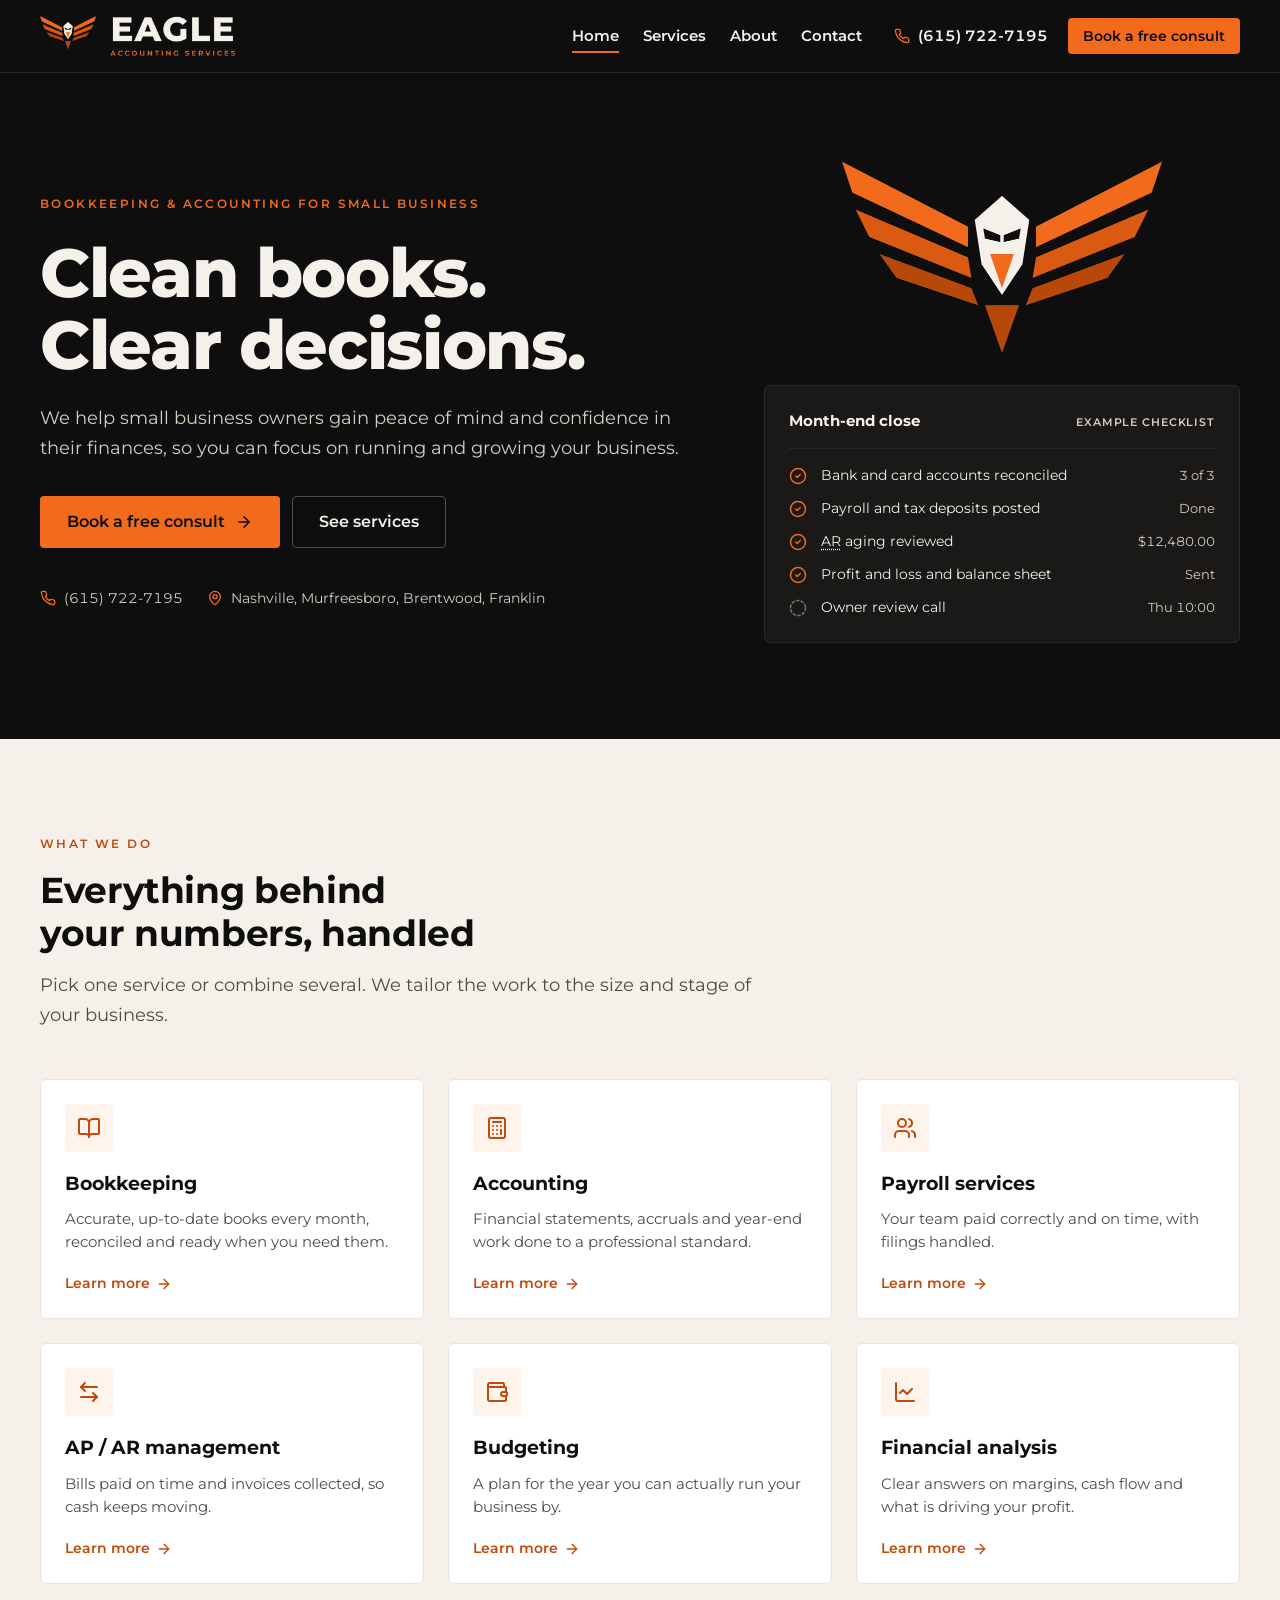
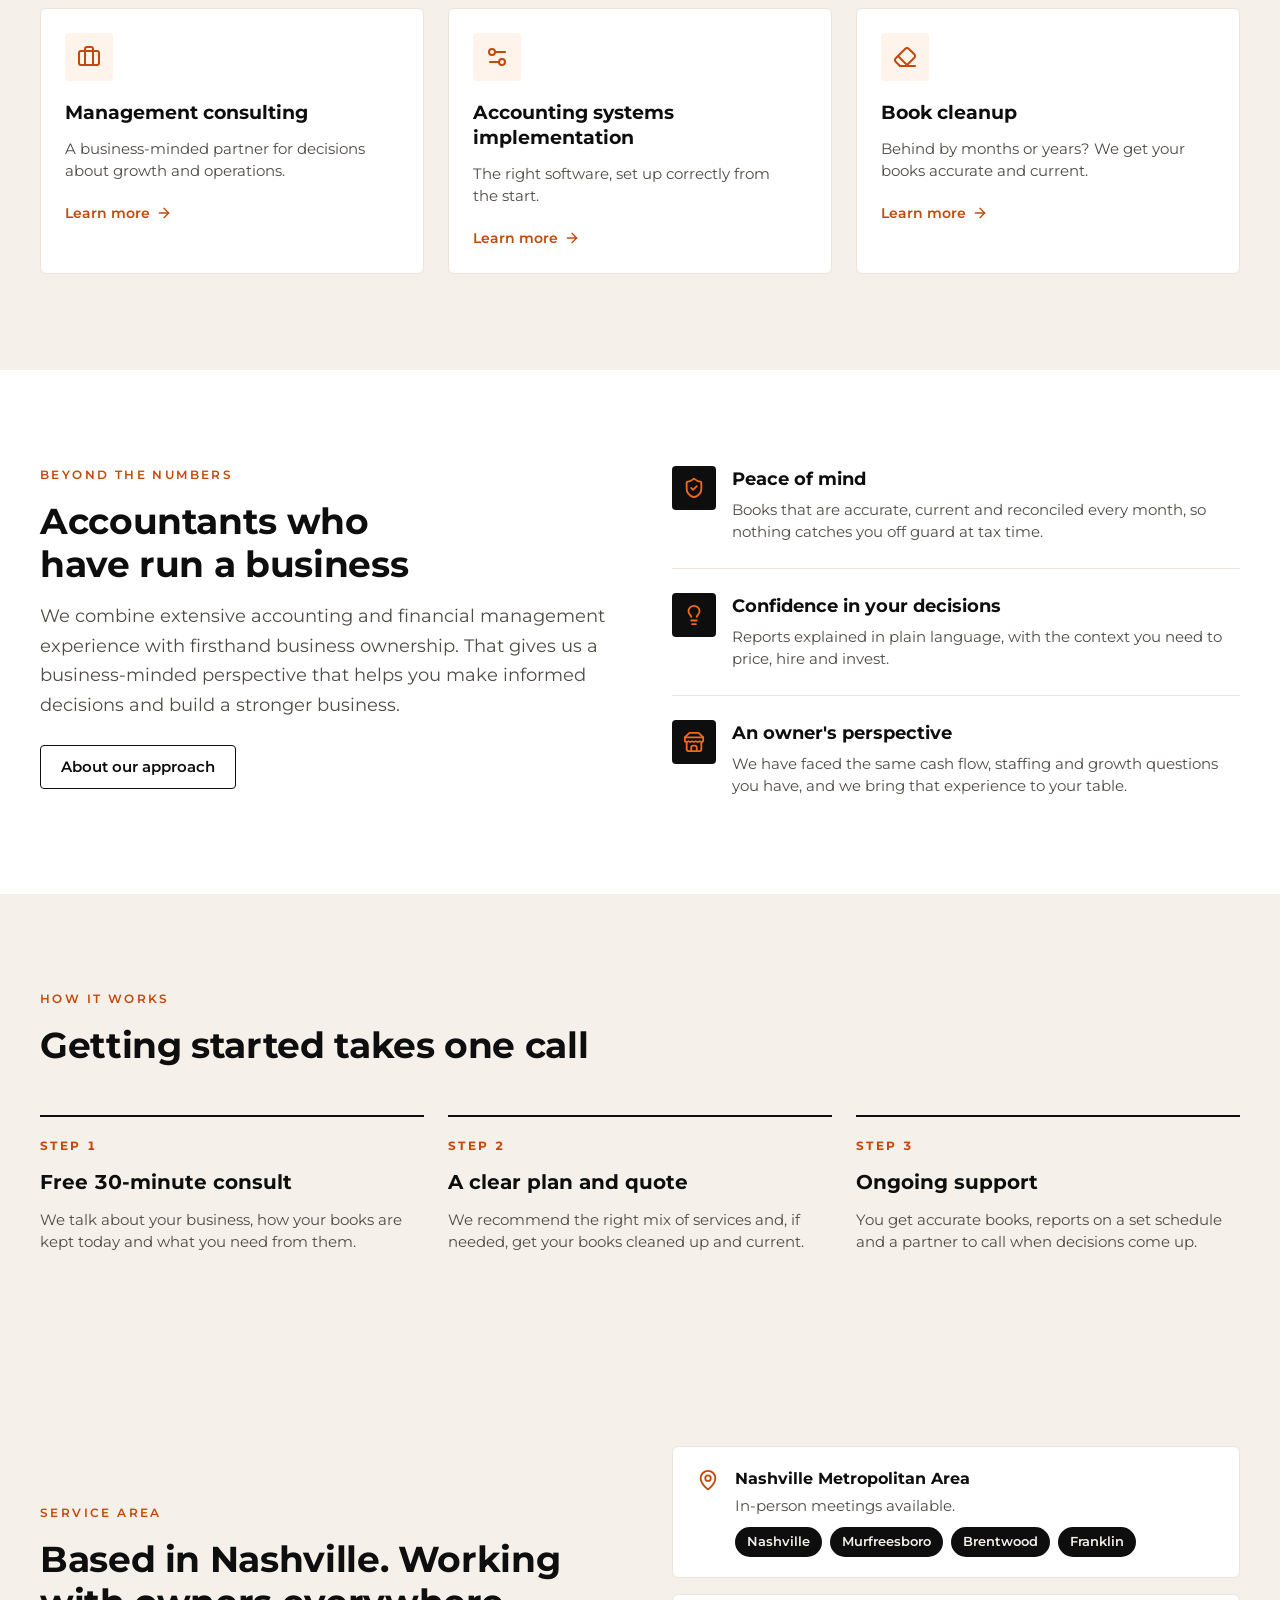
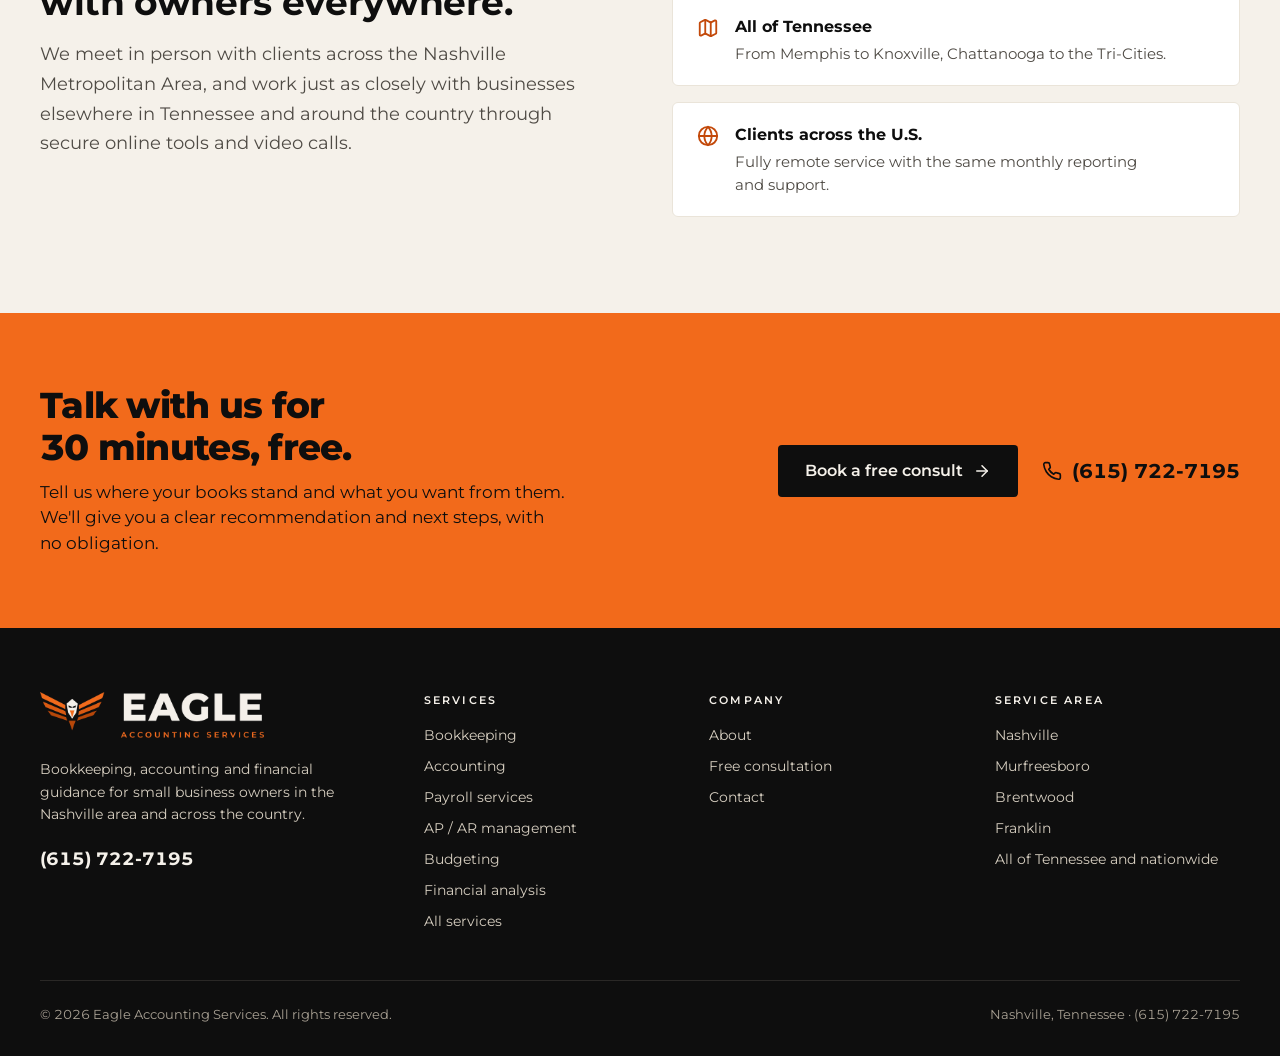
==== commit 17f7108c: "Capitalize Nashville Metropolitan Area across the site Co-Authored-By: Claude Opus 5.5 <noreply@anth" ====
--- a/index.html
+++ b/index.html
@@ -12,12 +12,17 @@
 <meta property="og:site_name" content="Eagle Accounting Services">
 <meta property="og:title" content="Eagle Accounting Services">
 <meta property="og:description" content="Eagle Accounting Services provides bookkeeping, accounting, payroll, budgeting and financial consulting for small businesses in Nashville, Murfreesboro, Brentwood and Franklin, Tennessee, and nationwide.">
-<meta property="og:image" content="assets/social-share.png">
+<link rel="canonical" href="https://eagleaccountingtn.com/">
+<meta property="og:url" content="https://eagleaccountingtn.com/">
+<meta property="og:image" content="https://eagleaccountingtn.com/assets/social-share.png">
+<meta property="og:image:width" content="1200">
+<meta property="og:image:height" content="600">
+<meta name="twitter:card" content="summary_large_image">
 <link rel="preconnect" href="https://fonts.googleapis.com">
 <link rel="preconnect" href="https://fonts.gstatic.com" crossorigin>
 <link rel="stylesheet" href="https://fonts.googleapis.com/css2?family=Montserrat:wght@400;500;600;700;800&display=swap">
 <link rel="stylesheet" href="styles.css">
-<script type="application/ld+json">{"@context": "https://schema.org", "@type": "AccountingService", "name": "Eagle Accounting Services", "telephone": "+1-615-722-7195", "email": "jblairbookkeeping@gmail.com", "areaServed": [{"@type": "City", "name": "Nashville, TN"}, {"@type": "City", "name": "Murfreesboro, TN"}, {"@type": "City", "name": "Brentwood, TN"}, {"@type": "City", "name": "Franklin, TN"}, {"@type": "State", "name": "Tennessee"}, {"@type": "Country", "name": "United States"}], "address": {"@type": "PostalAddress", "addressLocality": "Nashville", "addressRegion": "TN", "addressCountry": "US"}, "description": "Bookkeeping, accounting, payroll and financial consulting for small businesses in the Nashville area and across the U.S."}</script>
+<script type="application/ld+json">{"@context": "https://schema.org", "@type": "AccountingService", "name": "Eagle Accounting Services", "url": "https://eagleaccountingtn.com/", "logo": "https://eagleaccountingtn.com/assets/logo-app-icon.png", "image": "https://eagleaccountingtn.com/assets/social-share.png", "telephone": "+1-615-722-7195", "email": "info@eagleaccountingtn.com", "areaServed": [{"@type": "City", "name": "Nashville, TN"}, {"@type": "City", "name": "Murfreesboro, TN"}, {"@type": "City", "name": "Brentwood, TN"}, {"@type": "City", "name": "Franklin, TN"}, {"@type": "State", "name": "Tennessee"}, {"@type": "Country", "name": "United States"}], "address": {"@type": "PostalAddress", "addressLocality": "Nashville", "addressRegion": "TN", "addressCountry": "US"}, "description": "Bookkeeping, accounting, payroll and financial consulting for small businesses in the Nashville area and across the U.S."}</script>
 </head>
 <body>
 <a class="skip" href="#main">Skip to content</a>
@@ -164,10 +169,10 @@
     <div class="section-head" style="margin-bottom:0">
       <span class="eyebrow">Service area</span>
       <h2 class="h2" id="area-title">Based in Nashville. Working with owners everywhere.</h2>
-      <p class="lead">We meet in person with clients across the Nashville metropolitan area, and work just as closely with businesses elsewhere in Tennessee and around the country through secure online tools and video calls.</p>
+      <p class="lead">We meet in person with clients across the Nashville Metropolitan Area, and work just as closely with businesses elsewhere in Tennessee and around the country through secure online tools and video calls.</p>
     </div>
     <div class="area-list">
-      <div class="tier"><svg class="ic" width="22" height="22" viewBox="0 0 24 24" fill="none" stroke="currentColor" stroke-width="2" stroke-linecap="round" stroke-linejoin="round" aria-hidden="true" focusable="false"><path d="M20 10c0 4.993-5.539 10.193-7.399 11.799a1 1 0 0 1-1.202 0C9.539 20.193 4 14.993 4 10a8 8 0 0 1 16 0"/><circle cx="12" cy="10" r="3"/></svg><div><h3>Nashville metropolitan area</h3><p>In-person meetings available.</p><ul class="cities"><li>Nashville</li><li>Murfreesboro</li><li>Brentwood</li><li>Franklin</li></ul></div></div>
+      <div class="tier"><svg class="ic" width="22" height="22" viewBox="0 0 24 24" fill="none" stroke="currentColor" stroke-width="2" stroke-linecap="round" stroke-linejoin="round" aria-hidden="true" focusable="false"><path d="M20 10c0 4.993-5.539 10.193-7.399 11.799a1 1 0 0 1-1.202 0C9.539 20.193 4 14.993 4 10a8 8 0 0 1 16 0"/><circle cx="12" cy="10" r="3"/></svg><div><h3>Nashville Metropolitan Area</h3><p>In-person meetings available.</p><ul class="cities"><li>Nashville</li><li>Murfreesboro</li><li>Brentwood</li><li>Franklin</li></ul></div></div>
       <div class="tier"><svg class="ic" width="22" height="22" viewBox="0 0 24 24" fill="none" stroke="currentColor" stroke-width="2" stroke-linecap="round" stroke-linejoin="round" aria-hidden="true" focusable="false"><path d="M14.106 5.553a2 2 0 0 0 1.788 0l3.659-1.83A1 1 0 0 1 21 4.619v12.764a1 1 0 0 1-.553.894l-4.553 2.277a2 2 0 0 1-1.788 0l-4.212-2.106a2 2 0 0 0-1.788 0l-3.659 1.83A1 1 0 0 1 3 19.381V6.618a1 1 0 0 1 .553-.894l4.553-2.277a2 2 0 0 1 1.788 0z"/><path d="M15 5.764v15"/><path d="M9 3.236v15"/></svg><div><h3>All of Tennessee</h3><p>From Memphis to Knoxville, Chattanooga to the Tri-Cities.</p></div></div>
       <div class="tier"><svg class="ic" width="22" height="22" viewBox="0 0 24 24" fill="none" stroke="currentColor" stroke-width="2" stroke-linecap="round" stroke-linejoin="round" aria-hidden="true" focusable="false"><circle cx="12" cy="12" r="10"/><path d="M12 2a14.5 14.5 0 0 0 0 20 14.5 14.5 0 0 0 0-20"/><path d="M2 12h20"/></svg><div><h3>Clients across the U.S.</h3><p>Fully remote service with the same monthly reporting and support.</p></div></div>
     </div>
